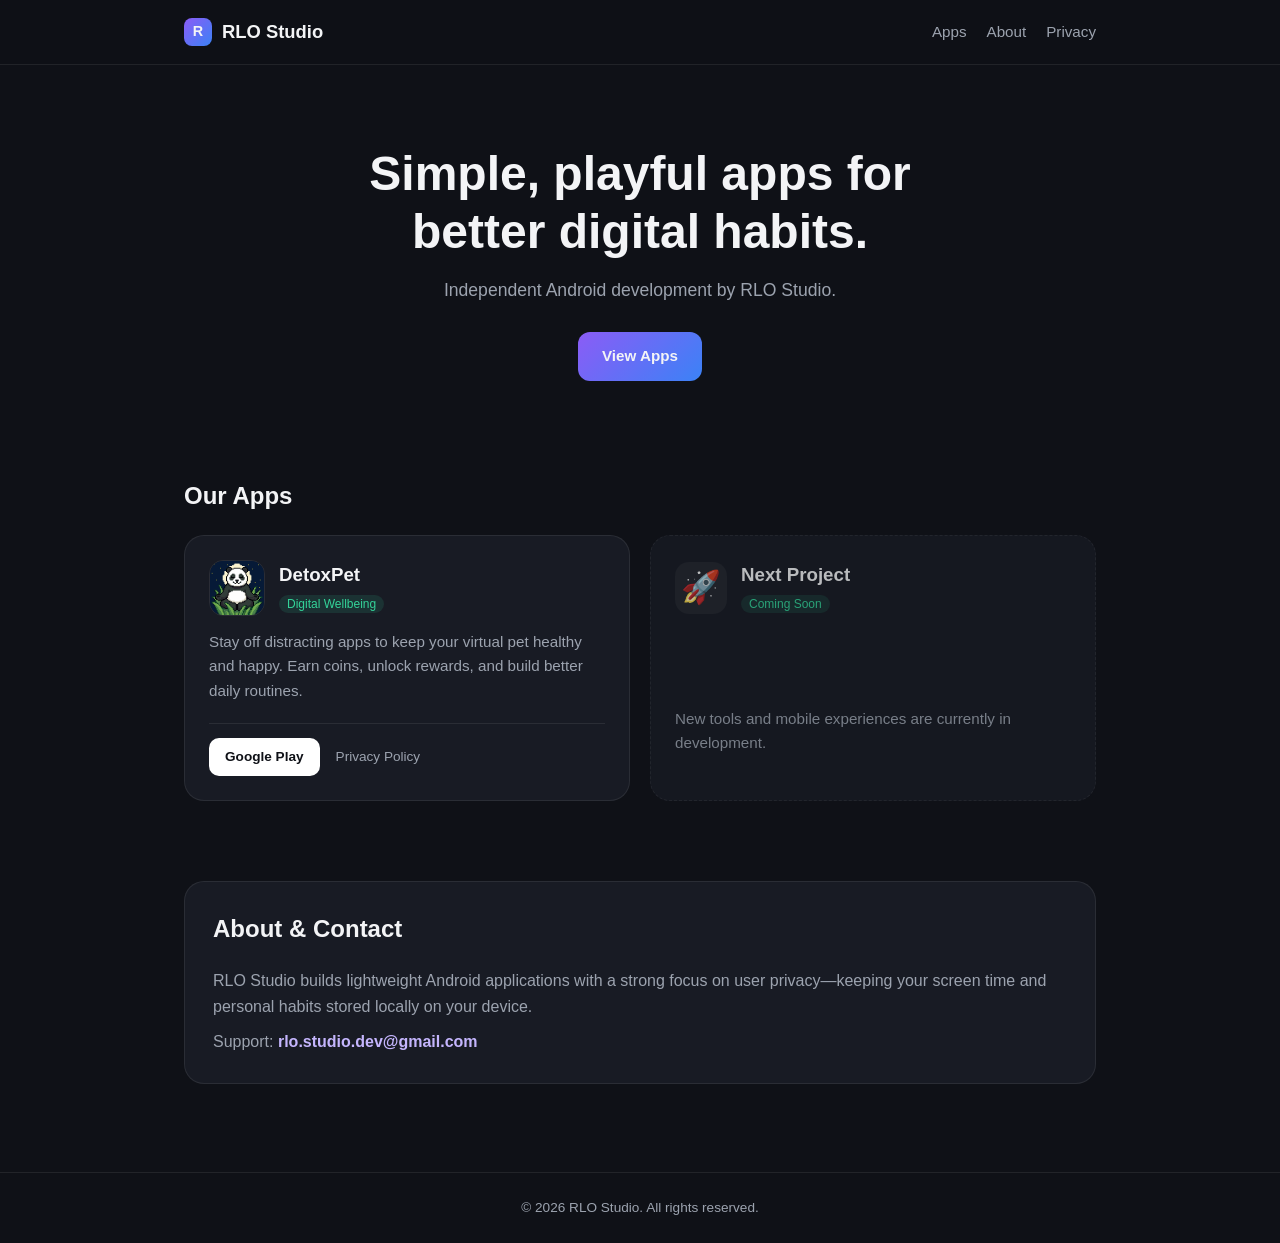
==== index.html @ a1c2f43c "Ass terms of service" ====
<!DOCTYPE html>
<html lang="en">
<head>
  <meta charset="UTF-8">
  <meta name="viewport" content="width=device-width, initial-scale=1.0">
  <title>RLO Studio</title>
  <link rel="stylesheet" href="style.css">
</head>
<body>

  <header class="navbar">
    <div class="container nav-content">
      <a href="index.html" class="brand">
        <span class="brand-badge">R</span>
        RLO Studio
      </a>
      <nav class="nav-links">
        <a href="#apps">Apps</a>
        <a href="#about">About</a>
        <a href="detoxpet-privacy.html">Privacy</a>
      </nav>
    </div>
  </header>

  <main class="container">
    <section class="hero">
      <h1>Simple, playful apps for better digital habits.</h1>
      <p>Independent Android development by RLO Studio.</p>
      <a href="#apps" class="btn-primary">View Apps</a>
    </section>

    <section id="apps" class="section">
      <h2>Our Apps</h2>
      <div class="grid">
        
        <article class="card">
          <div class="card-header">
            <img src="images/detoxpet-icon.png" alt="DetoxPet app icon" class="app-icon">
            <div>
              <h3>DetoxPet</h3>
              <span class="tag">Digital Wellbeing</span>
            </div>
          </div>
          <p>Stay off distracting apps to keep your virtual pet healthy and happy. Earn coins, unlock rewards, and build better daily routines.</p>
          <div class="card-footer">
            <a href="https://play.google.com/store/apps/details?id=com.rlostudio.detoxpet" target="_blank" rel="noopener" class="btn-store">Google Play</a>
            <a href="detoxpet-privacy.html" class="link-muted">Privacy Policy</a>
          </div>
        </article>

        <article class="card card-dashed">
          <div class="card-header">
            <span class="app-emoji">🚀</span>
            <div>
              <h3>Next Project</h3>
              <span class="tag">Coming Soon</span>
            </div>
          </div>
          <p>New tools and mobile experiences are currently in development.</p>
        </article>

      </div>
    </section>

    <section id="about" class="section">
      <div class="about-box">
        <h2>About &amp; Contact</h2>
        <p>RLO Studio builds lightweight Android applications with a strong focus on user privacy—keeping your screen time and personal habits stored locally on your device.</p>
        <p class="contact-line">Support: <a href="mailto:rlo.studio.dev@gmail.com">rlo.studio.dev@gmail.com</a></p>
      </div>
    </section>
  </main>

  <footer class="footer">
    <div class="container">
      <p>&copy; 2026 RLO Studio. All rights reserved.</p>
    </div>
  </footer>

</body>
</html>
---- style.css ----
:root {
  --bg: #0f1117;
  --surface: #181b24;
  --border: rgba(255, 255, 255, 0.08);
  --text: #f3f4f6;
  --muted: #9ca3af;
  --accent: #8b5cf6;
  --accent-blue: #3b82f6;
}

* {
  box-sizing: border-box;
  margin: 0;
  padding: 0;
}

html {
  scroll-behavior: smooth;
}

body {
  font-family: -apple-system, BlinkMacSystemFont, "Segoe UI", Roboto, sans-serif;
  background-color: var(--bg);
  color: var(--text);
  line-height: 1.6;
}

a {
  color: inherit;
  text-decoration: none;
}

.container {
  max-width: 960px;
  margin: 0 auto;
  padding: 0 24px;
}

/* Header */
.navbar {
  border-bottom: 1px solid var(--border);
  background: rgba(15, 17, 23, 0.9);
  position: sticky;
  top: 0;
}

.nav-content {
  display: flex;
  justify-content: space-between;
  align-items: center;
  height: 64px;
}

.brand {
  font-weight: 800;
  font-size: 1.15rem;
  display: flex;
  align-items: center;
  gap: 10px;
}

.brand-badge {
  width: 28px;
  height: 28px;
  border-radius: 8px;
  background: linear-gradient(135deg, var(--accent), var(--accent-blue));
  display: inline-flex;
  align-items: center;
  justify-content: center;
  font-size: 0.9rem;
}

.nav-links {
  display: flex;
  gap: 20px;
  color: var(--muted);
  font-size: 0.95rem;
}

.nav-links a:hover {
  color: var(--text);
}

/* Hero */
.hero {
  text-align: center;
  padding: 80px 0 56px;
}

.hero h1 {
  font-size: clamp(2rem, 4vw, 3rem);
  font-weight: 800;
  line-height: 1.2;
  max-width: 650px;
  margin: 0 auto 16px;
}

.hero p {
  color: var(--muted);
  font-size: 1.1rem;
  margin-bottom: 28px;
}

.btn-primary {
  display: inline-block;
  padding: 12px 24px;
  border-radius: 12px;
  background: linear-gradient(135deg, var(--accent), var(--accent-blue));
  font-weight: 700;
  font-size: 0.95rem;
}

.btn-primary:hover {
  opacity: 0.92;
}

/* Sections & Cards */
.section {
  padding: 40px 0;
}

.section h2 {
  font-size: 1.5rem;
  margin-bottom: 20px;
}

.grid {
  display: grid;
  grid-template-columns: repeat(auto-fit, minmax(290px, 1fr));
  gap: 20px;
}

.card {
  background: var(--surface);
  border: 1px solid var(--border);
  border-radius: 20px;
  padding: 24px;
  display: flex;
  flex-direction: column;
  justify-content: space-between;
}

.card-dashed {
  border-style: dashed;
  opacity: 0.75;
}

.card-header {
  display: flex;
  align-items: center;
  gap: 14px;
  margin-bottom: 14px;
}

.app-emoji {
  font-size: 2rem;
  background: rgba(255, 255, 255, 0.05);
  width: 52px;
  height: 52px;
  border-radius: 14px;
  display: flex;
  align-items: center;
  justify-content: center;
}

.app-icon {
  width: 56px;
  height: 56px;
  border-radius: 14px;
  object-fit: cover;
  border: 1px solid var(--border);
  flex-shrink: 0;
}

.tag {
  font-size: 0.75rem;
  color: #34d399;
  background: rgba(52, 211, 153, 0.12);
  padding: 2px 8px;
  border-radius: 999px;
}

.card p {
  color: var(--muted);
  font-size: 0.95rem;
  margin-bottom: 20px;
}

.card-footer {
  display: flex;
  align-items: center;
  gap: 16px;
  padding-top: 14px;
  border-top: 1px solid var(--border);
}

.btn-store {
  background: #ffffff;
  color: #0f1117;
  font-weight: 700;
  font-size: 0.85rem;
  padding: 8px 16px;
  border-radius: 10px;
}

.link-muted {
  color: var(--muted);
  font-size: 0.85rem;
}

.link-muted:hover {
  color: var(--text);
}

/* About */
.about-box {
  background: var(--surface);
  border: 1px solid var(--border);
  border-radius: 20px;
  padding: 28px;
}

.about-box p {
  color: var(--muted);
  margin-top: 10px;
}

.contact-line a {
  color: #c4b5fd;
  font-weight: 600;
}

/* Footer */
.footer {
  margin-top: 48px;
  padding: 24px 0;
  border-top: 1px solid var(--border);
  text-align: center;
  color: var(--muted);
  font-size: 0.85rem;
}

/* Privacy Policy */
.policy-box {
  background: var(--surface);
  border: 1px solid var(--border);
  border-radius: 20px;
  padding: 36px 32px;
  max-width: 780px;
  margin: 0 auto;
}

.policy-box h1 {
  font-size: 1.9rem;
  font-weight: 800;
  margin-bottom: 6px;
}

.policy-meta {
  color: var(--muted);
  font-size: 0.9rem;
  padding-bottom: 20px;
  margin-bottom: 24px;
  border-bottom: 1px solid var(--border);
}

.policy-box h2 {
  font-size: 1.15rem;
  margin-top: 26px;
  margin-bottom: 10px;
}

.policy-box p {
  color: #d1d5db;
  margin-bottom: 14px;
  font-size: 0.96rem;
}

.policy-box ul {
  margin: 0 0 16px 22px;
  color: #d1d5db;
  font-size: 0.96rem;
}

.policy-box li {
  margin-bottom: 8px;
}

.policy-box a {
  color: #c4b5fd;
  text-decoration: underline;
}
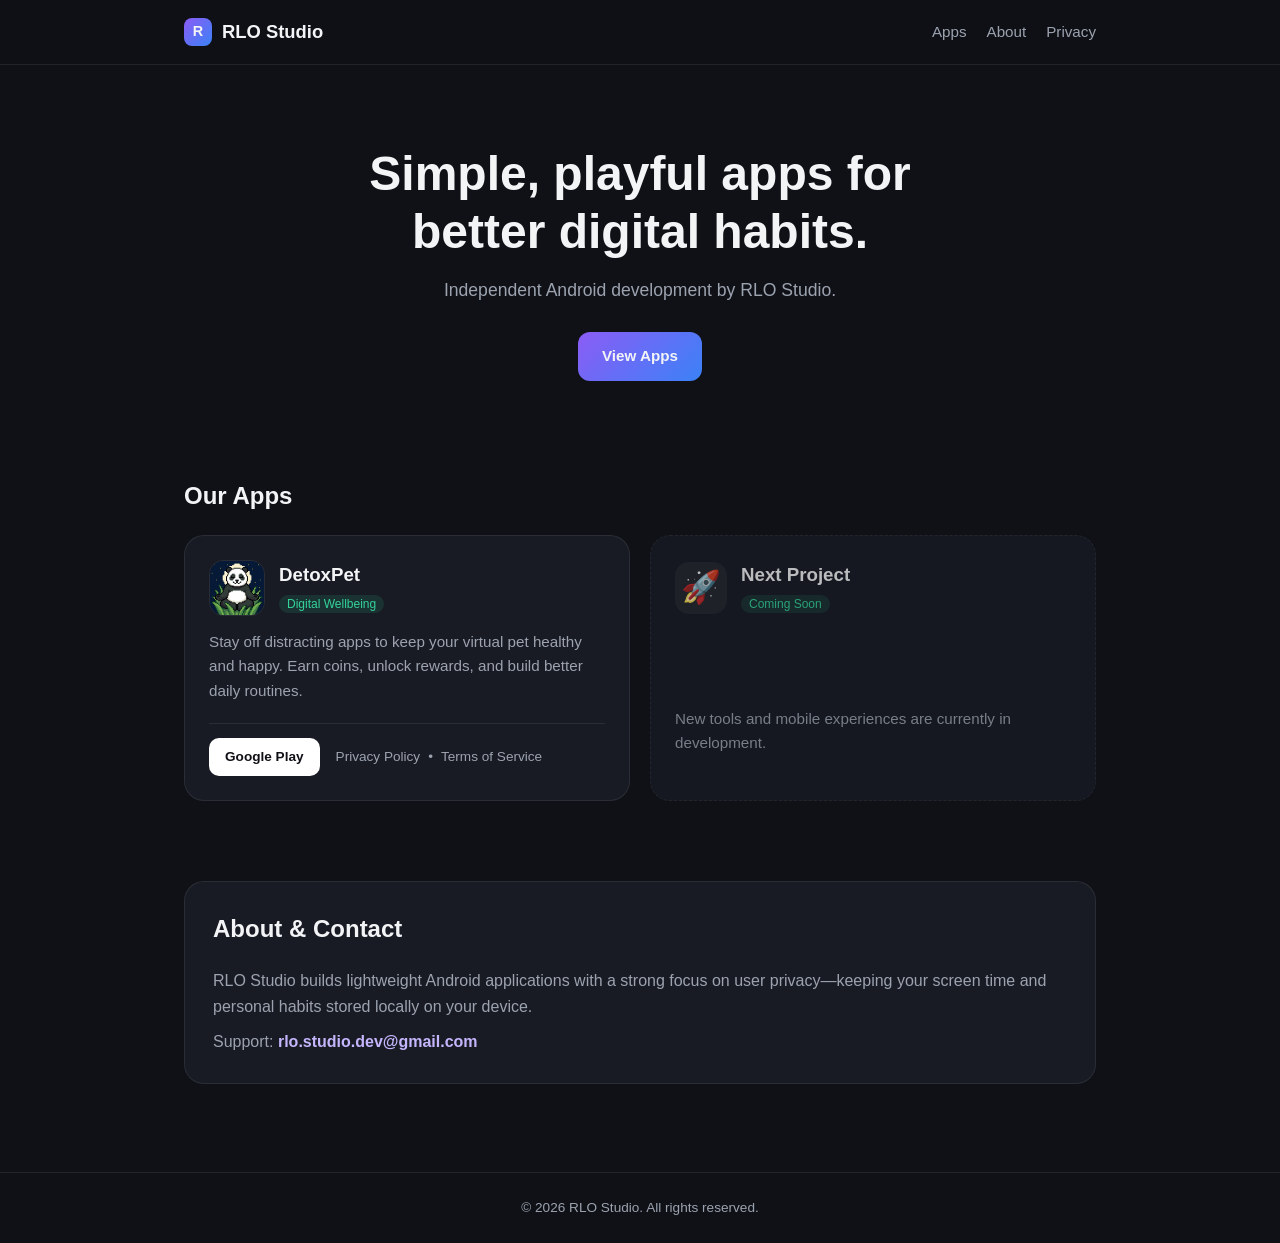
==== commit 2428122c: "added terms of service to the detoxpet card." ====
--- a/index.html
+++ b/index.html
@@ -44,7 +44,11 @@
           <p>Stay off distracting apps to keep your virtual pet healthy and happy. Earn coins, unlock rewards, and build better daily routines.</p>
           <div class="card-footer">
             <a href="https://play.google.com/store/apps/details?id=com.rlostudio.detoxpet" target="_blank" rel="noopener" class="btn-store">Google Play</a>
-            <a href="detoxpet-privacy.html" class="link-muted">Privacy Policy</a>
+            <div class="legal-links">
+              <a href="detoxpet-privacy.html" class="link-muted">Privacy Policy</a>
+              <span class="link-sep">&bull;</span>
+              <a href="detoxpet-terms.html" class="link-muted">Terms of Service</a>
+            </div>
           </div>
         </article>
 
--- a/style.css
+++ b/style.css
@@ -289,4 +289,16 @@
 .policy-box a {
   color: #c4b5fd;
   text-decoration: underline;
+}
+
+.legal-links {
+  display: flex;
+  align-items: center;
+  gap: 8px;
+  flex-wrap: wrap;
+}
+
+.link-sep {
+  color: var(--muted);
+  font-size: 0.85rem;
 }
